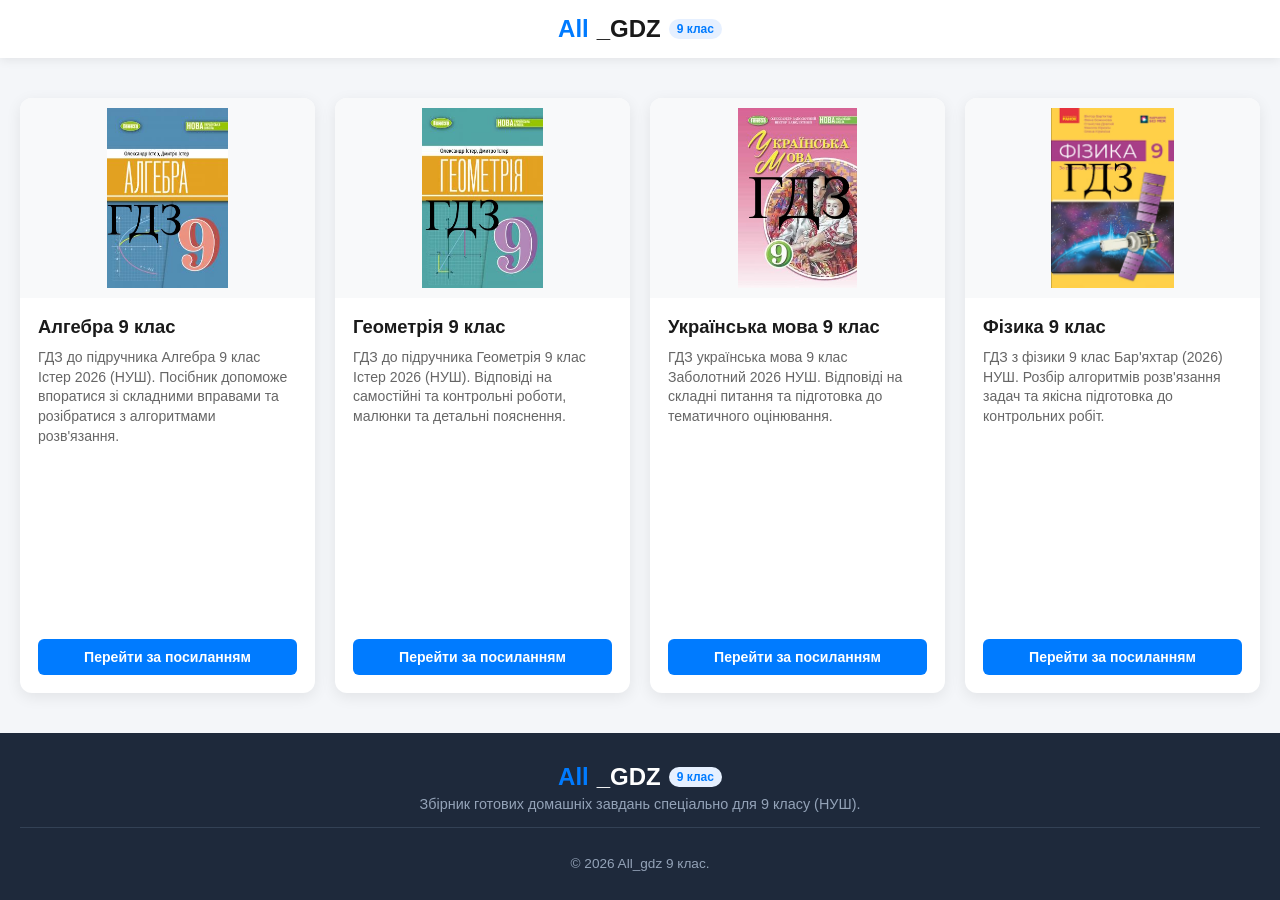
==== index.html @ 2a9787c4 "Add files via upload" ====
<!DOCTYPE html>
<html lang="en">
<head>
    <meta charset="UTF-8">
    <meta name="viewport" content="width=device-width, initial-scale=1.0">
    <link rel="stylesheet" href="./css/style.css">
    <title>All_gdz — Готові домашні завдання</title>
</head>
<body>
<!-- Шапка сайту (тільки логотип) -->
    <header class="site-header">
        <div class="header-container">
            <a href="#" class="logo">
                <span class="logo-accent">All</span>_GDZ <span class="badge">9 клас</span>
            </a>
        </div>
    </header>

    <!-- Основний контент (4 в рядок) -->
    <main class="container">
        
        <div class="card">
            <img class="card-image" src="./img/gdz-algebra-9-klas-ister-2026.jpg" alt="Обкладинка Алгебра 9 клас Істер">
            <div class="card-content">
                <h3 class="card-title">Алгебра 9 клас</h3>
                <p class="card-text">ГДЗ до підручника Алгебра 9 клас Істер 2026 (НУШ). Посібник допоможе впоратися зі складними вправами та розібратися з алгоритмами розв'язання.</p>
                <a href="https://gdzonline.net/734-algebra-9-klas-ister.html" class="card-link" target="_blank" rel="noopener noreferrer">Перейти за посиланням</a>
            </div>
        </div>

        <div class="card">
            <img class="card-image" src="./img/gdz-geometriia-9-klas-ister-2026.jpg" alt="Обкладинка Геометрія 9 клас Істер">
            <div class="card-content">
                <h3 class="card-title">Геометрія 9 клас</h3>
                <p class="card-text">ГДЗ до підручника Геометрія 9 клас Істер 2026 (НУШ). Відповіді на самостійні та контрольні роботи, малюнки та детальні пояснення.</p>
                <a href="https://gdzonline.net/735-geometriya-9-klas-ister.html" class="card-link" target="_blank" rel="noopener noreferrer">Перейти за посиланням</a>
            </div>
        </div>

        <div class="card">
            <img class="card-image" src="./img/gdz-ukr-mova-9-klas-zabolotnyi-2026.jpg" alt="Обкладинка Українська мова 9 клас Заболотний">
            <div class="card-content">
                <h3 class="card-title">Українська мова 9 клас</h3>
                <p class="card-text">ГДЗ українська мова 9 клас Заболотний 2026 НУШ. Відповіді на складні питання та підготовка до тематичного оцінювання.</p>
                <a href="https://gdzonline.net/32-ukrmova-zabolotnyi-9-klas.html" class="card-link" target="_blank" rel="noopener noreferrer">Перейти за посиланням</a>
            </div>
        </div>

        <div class="card">
            <img class="card-image" src="./img/gdz-fizyka-9-klas-bariakhtar-2026.jpg" alt="Обкладинка Фізика 9 клас Бар'яхтар">
            <div class="card-content">
                <h3 class="card-title">Фізика 9 клас</h3>
                <p class="card-text">ГДЗ з фізики 9 клас Бар'яхтар (2026) НУШ. Розбір алгоритмів розв'язання задач та якісна підготовка до контрольних робіт.</p>
                <a href="https://gdzonline.net/741-fizyka-9-klas-baryahtar.html" class="card-link" target="_blank" rel="noopener noreferrer">Перейти за посиланням</a>
            </div>
        </div>

    </main>

    <!-- Підвал сайту -->
    <footer class="site-footer">
        <div class="footer-container">
            <div class="footer-info">
                <a href="#" class="logo">
                    <span class="logo-accent">All</span>_GDZ <span class="badge">9 клас</span>
                </a>
                <p>Збірник готових домашніх завдань спеціально для 9 класу (НУШ).</p>
            </div>

            <div class="footer-bottom">
                <p>&copy; 2026 All_gdz 9 клас.</p>
            </div>
        </div>
    </footer>
</body>
</html>
---- css/style.css ----
* {
  box-sizing: border-box;
}

body {
  margin: 0;
  padding: 0;
  background-color: #f4f6f9;
  font-family: 'Segoe UI', Tahoma, Geneva, Verdana, sans-serif;
  min-height: 100vh;
  display: flex;
  flex-direction: column;
}

/* ================= HEADER ================= */
.site-header {
  background-color: #ffffff;
  box-shadow: 0 2px 10px rgba(0, 0, 0, 0.08);
  position: sticky;
  top: 0;
  z-index: 100;
}

.header-container {
  max-width: 1400px;
  margin: 0 auto;
  padding: 15px 20px;
  display: flex;
  align-items: center;
  justify-content: center; /* Центруємо логотип */
}

.logo {
  font-size: 1.5rem;
  font-weight: 700;
  color: #1a1a1a;
  text-decoration: none;
  display: flex;
  align-items: center;
  gap: 8px;
}

.logo-accent {
  color: #007bff;
}

.badge {
  background-color: #e6f0ff;
  color: #007bff;
  font-size: 0.75rem;
  padding: 3px 8px;
  border-radius: 12px;
  font-weight: 600;
}

/* ================= MAIN CONTAINER (4 В РЯДОК) ================= */
.container {
  flex: 1;
  width: 100%;
  max-width: 1400px;
  margin: 0 auto;
  padding: 40px 20px;
  display: grid;
  grid-template-columns: repeat(4, 1fr);
  gap: 20px;
}

/* ================= CARDS ================= */
.card {
  width: 100%;
  background-color: #ffffff;
  border-radius: 12px;
  box-shadow: 0 4px 15px rgba(0, 0, 0, 0.08);
  overflow: hidden;
  transition: transform 0.3s ease, box-shadow 0.3s ease;
  display: flex;
  flex-direction: column;
}

.card:hover {
  transform: translateY(-5px);
  box-shadow: 0 8px 25px rgba(0, 0, 0, 0.12);
}

.card-image {
  width: 100%;            
  height: 200px;
  object-fit: contain;    
  background-color: #f8f9fa;
  padding: 10px;
}

.card-content {
  padding: 18px;
  display: flex;
  flex-direction: column;
  flex-grow: 1;
}

.card-title {
  margin: 0 0 10px 0;
  font-size: 1.15rem;
  color: #1a1a1a;
}

.card-text {
  margin: 0 0 18px 0;
  font-size: 0.88rem;
  color: #666666;
  line-height: 1.4;
  flex-grow: 1;
}

.card-link {
  display: block;
  text-align: center;
  padding: 10px 15px;
  background-color: #007bff;
  color: #ffffff;
  text-decoration: none;
  border-radius: 6px;
  font-weight: 600;
  font-size: 0.88rem;
  transition: background-color 0.2s ease;
}

.card-link:hover {
  background-color: #0056b3;
}

/* ================= FOOTER ================= */
.site-footer {
  background-color: #1e293b;
  color: #cbd5e1;
  margin-top: auto;
}

.footer-container {
  max-width: 1400px;
  margin: 0 auto;
  padding: 30px 20px 15px 20px;
  display: flex;
  flex-direction: column;
  align-items: center;
  gap: 15px;
  text-align: center;
}

.footer-info p {
  margin: 5px 0 0 0;
  font-size: 0.9rem;
  color: #94a3b8;
}

.footer-info .logo {
  color: #ffffff;
  justify-content: center;
}

.footer-bottom {
  width: 100%;
  border-top: 1px solid #334155;
  padding-top: 15px;
  font-size: 0.85rem;
  color: #94a3b8;
}

/* ================= ADAPTIVE ================= */
@media (max-width: 1024px) {
  .container {
    grid-template-columns: repeat(2, 1fr);
  }
}

@media (max-width: 600px) {
  .container {
    grid-template-columns: 1fr;
  }
}
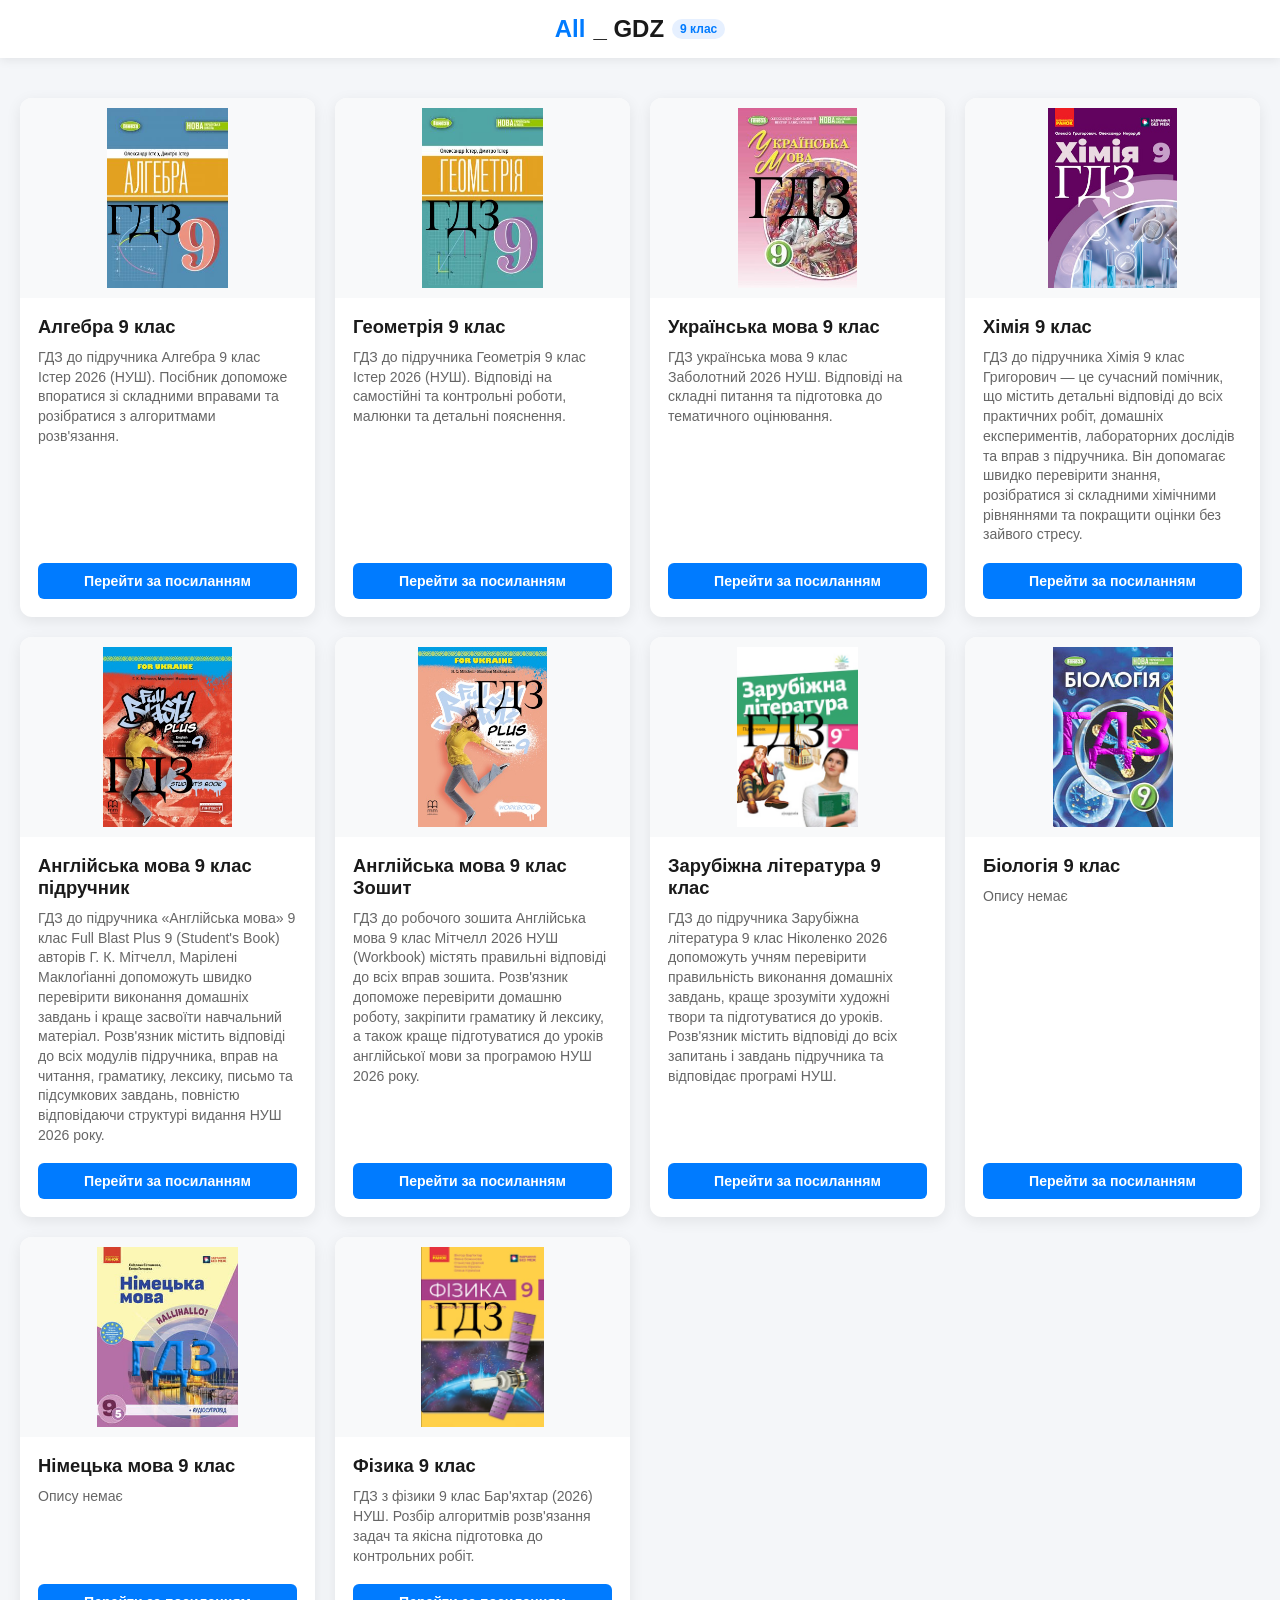
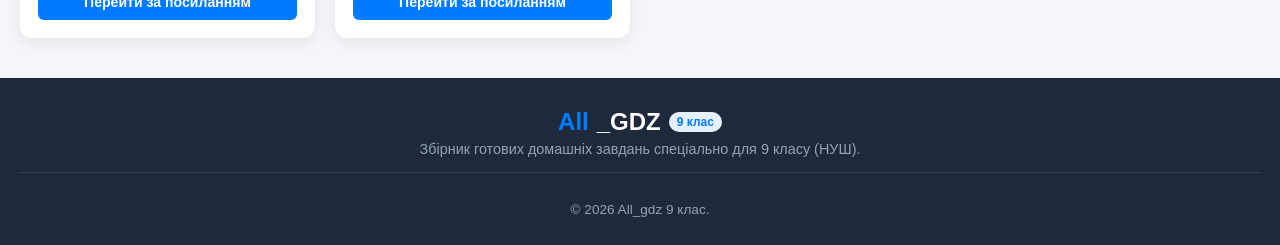
==== commit 818259e3: "Add files via upload" ====
--- a/index.html
+++ b/index.html
@@ -11,7 +11,7 @@
     <header class="site-header">
         <div class="header-container">
             <a href="#" class="logo">
-                <span class="logo-accent">All</span>_GDZ <span class="badge">9 клас</span>
+                <span class="logo-accent">All</span>_ GDZ <span class="badge">9 клас</span>
             </a>
         </div>
     </header>
@@ -47,6 +47,60 @@
         </div>
 
         <div class="card">
+            <img class="card-image" src="./img/gdz-khimiia-9-klas-grygorovych-2026.jpg" alt="Обкладинка Хімія 9 клас Заболотний">
+            <div class="card-content">
+                <h3 class="card-title">Хімія 9 клас</h3>
+                <p class="card-text">ГДЗ до підручника Хімія 9 клас Григорович — це сучасний помічник, що містить детальні відповіді до всіх практичних робіт, домашніх експериментів, лабораторних дослідів та вправ з підручника. Він допомагає швидко перевірити знання, розібратися зі складними хімічними рівняннями та покращити оцінки без зайвого стресу.</p>
+                <a href="https://gdzonline.net/736-himiya-9-klas-grygorovych.html" class="card-link" target="_blank" rel="noopener noreferrer">Перейти за посиланням</a>
+            </div>
+        </div>
+
+        <div class="card">
+            <img class="card-image" src="./img/gdz-angliiska-mova-9-klas-mitchell-2026.jpg" alt="Обкладинка Англійська мова 9 клас Заболотний">
+            <div class="card-content">
+                <h3 class="card-title">Англійська мова 9 клас підручник</h3>
+                <p class="card-text">ГДЗ до підручника «Англійська мова» 9 клас Full Blast Plus 9 (Student's Book) авторів Г. К. Мітчелл, Марілені Маклоґіанні допоможуть швидко перевірити виконання домашніх завдань і краще засвоїти навчальний матеріал. Розв'язник містить відповіді до всіх модулів підручника, вправ на читання, граматику, лексику, письмо та підсумкових завдань, повністю відповідаючи структурі видання НУШ 2026 року.</p>
+                <a href="https://gdzonline.net/913-english-9-mitchell.html" class="card-link" target="_blank" rel="noopener noreferrer">Перейти за посиланням</a>
+            </div>
+        </div>
+
+        <div class="card">
+            <img class="card-image" src="./img/gdz-angliiska-mova-9-klas-mitchell-zoshyt-2026.jpg" alt="Обкладинка Англійська мова 9 клас Заболотний">
+            <div class="card-content">
+                <h3 class="card-title">Англійська мова 9 клас Зошит</h3>
+                <p class="card-text">ГДЗ до робочого зошита Англійська мова 9 клас Мітчелл 2026 НУШ (Workbook) містять правильні відповіді до всіх вправ зошита. Розв'язник допоможе перевірити домашню роботу, закріпити граматику й лексику, а також краще підготуватися до уроків англійської мови за програмою НУШ 2026 року.</p>
+                <a href="https://gdzonline.net/914-english-9-mitchell-workbook.html" class="card-link" target="_blank" rel="noopener noreferrer">Перейти за посиланням</a>
+            </div>
+        </div>
+
+        <div class="card">
+            <img class="card-image" src="./img/gdz-zarubizhna-literatura-9-klas-nikolenko-2026.jpg" alt="Обкладинка Англійська мова 9 клас Заболотний">
+            <div class="card-content">
+                <h3 class="card-title">Зарубіжна література 9 клас</h3>
+                <p class="card-text">ГДЗ до підручника Зарубіжна література 9 клас Ніколенко 2026 допоможуть учням перевірити правильність виконання домашніх завдань, краще зрозуміти художні твори та підготуватися до уроків. Розв'язник містить відповіді до всіх запитань і завдань підручника та відповідає програмі НУШ.</p>
+                <a href="https://gdzonline.net/919-zar-lit-9-klas-nikolenko.html" class="card-link" target="_blank" rel="noopener noreferrer">Перейти за посиланням</a>
+            </div>
+        </div>
+
+        <div class="card">
+            <img class="card-image" src="./img/HDZ-Biolohija-9-klas-Balan-2026.jpg" alt="Обкладинка Англійська мова 9 клас Заболотний">
+            <div class="card-content">
+                <h3 class="card-title">Біологія 9 клас</h3>
+                <p class="card-text">Опису немає</p>
+                <a href="https://shkola.in.ua/3375-hdz-biolohiia-9-klas-balan.html" class="card-link" target="_blank" rel="noopener noreferrer">Перейти за посиланням</a>
+            </div>
+        </div>
+
+        <div class="card">
+            <img class="card-image" src="./img/HDZ-Nimetska-mova-9-klas-Sotnykova-2026-5-rik.jpg" alt="Обкладинка Англійська мова 9 клас Заболотний">
+            <div class="card-content">
+                <h3 class="card-title">Німецька мова 9 клас</h3>
+                <p class="card-text">Опису немає</p>
+                <a href="https://shkola.in.ua/2443-hdz-nimetska-mova-9-klas-sotnykova-5-i-rik.html" class="card-link" target="_blank" rel="noopener noreferrer">Перейти за посиланням</a>
+            </div>
+        </div>
+
+        <div class="card">
             <img class="card-image" src="./img/gdz-fizyka-9-klas-bariakhtar-2026.jpg" alt="Обкладинка Фізика 9 клас Бар'яхтар">
             <div class="card-content">
                 <h3 class="card-title">Фізика 9 клас</h3>
@@ -62,7 +116,7 @@
         <div class="footer-container">
             <div class="footer-info">
                 <a href="#" class="logo">
-                    <span class="logo-accent">All</span>_GDZ <span class="badge">9 клас</span>
+                    <span class="logo-accent">All</span> _GDZ <span class="badge">9 клас</span>
                 </a>
                 <p>Збірник готових домашніх завдань спеціально для 9 класу (НУШ).</p>
             </div>
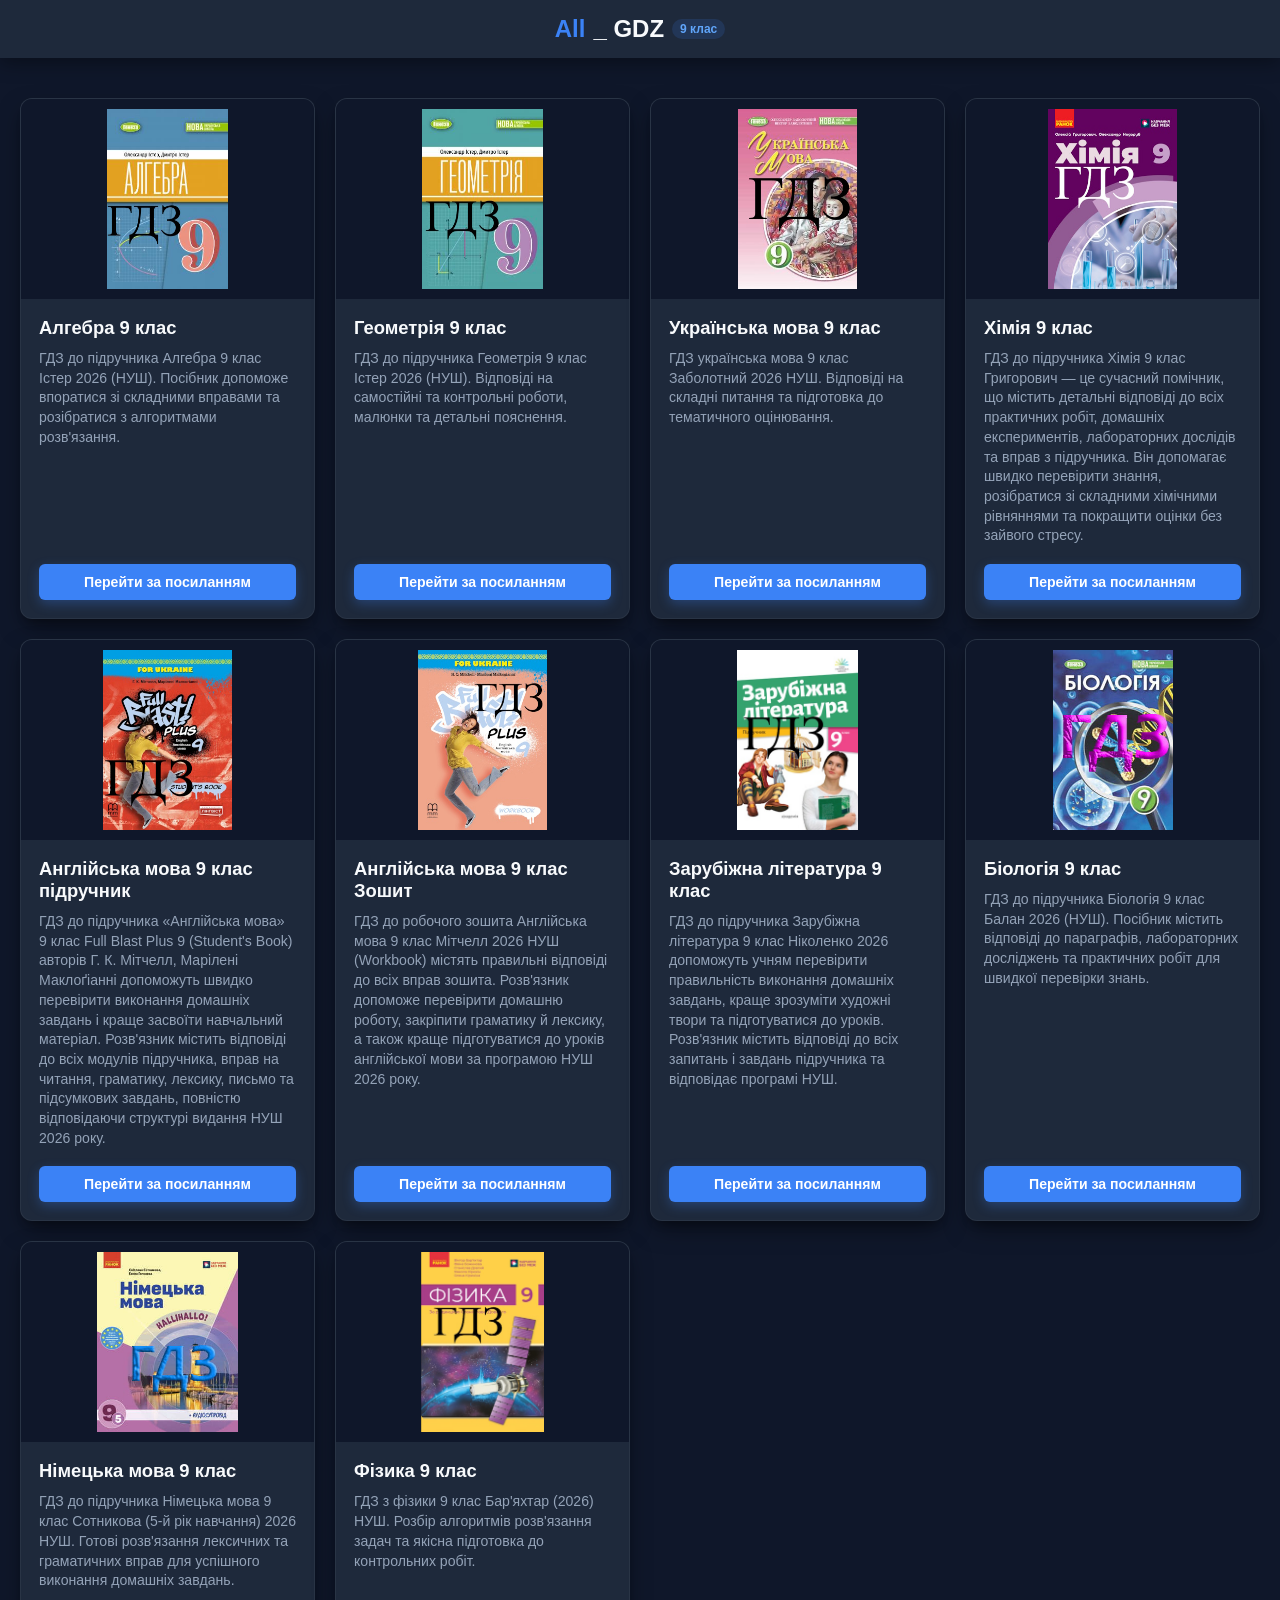
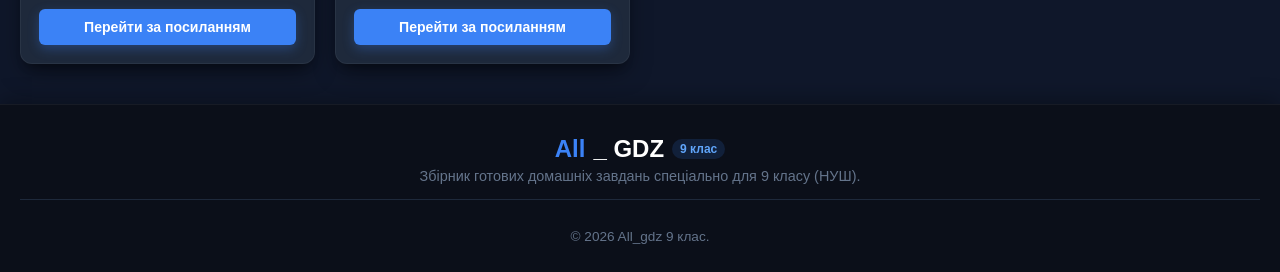
==== commit 1477862f: "Add files via upload" ====
--- a/index.html
+++ b/index.html
@@ -86,7 +86,7 @@
             <img class="card-image" src="./img/HDZ-Biolohija-9-klas-Balan-2026.jpg" alt="Обкладинка Англійська мова 9 клас Заболотний">
             <div class="card-content">
                 <h3 class="card-title">Біологія 9 клас</h3>
-                <p class="card-text">Опису немає</p>
+                <p class="card-text">ГДЗ до підручника Біологія 9 клас Балан 2026 (НУШ). Посібник містить відповіді до параграфів, лабораторних досліджень та практичних робіт для швидкої перевірки знань.</p>
                 <a href="https://shkola.in.ua/3375-hdz-biolohiia-9-klas-balan.html" class="card-link" target="_blank" rel="noopener noreferrer">Перейти за посиланням</a>
             </div>
         </div>
@@ -95,7 +95,7 @@
             <img class="card-image" src="./img/HDZ-Nimetska-mova-9-klas-Sotnykova-2026-5-rik.jpg" alt="Обкладинка Англійська мова 9 клас Заболотний">
             <div class="card-content">
                 <h3 class="card-title">Німецька мова 9 клас</h3>
-                <p class="card-text">Опису немає</p>
+                <p class="card-text">ГДЗ до підручника Німецька мова 9 клас Сотникова (5-й рік навчання) 2026 НУШ. Готові розв'язання лексичних та граматичних вправ для успішного виконання домашніх завдань.</p>
                 <a href="https://shkola.in.ua/2443-hdz-nimetska-mova-9-klas-sotnykova-5-i-rik.html" class="card-link" target="_blank" rel="noopener noreferrer">Перейти за посиланням</a>
             </div>
         </div>
@@ -116,7 +116,7 @@
         <div class="footer-container">
             <div class="footer-info">
                 <a href="#" class="logo">
-                    <span class="logo-accent">All</span> _GDZ <span class="badge">9 клас</span>
+                    <span class="logo-accent">All</span> _ GDZ <span class="badge">9 клас</span>
                 </a>
                 <p>Збірник готових домашніх завдань спеціально для 9 класу (НУШ).</p>
             </div>
--- a/css/style.css
+++ b/css/style.css
@@ -5,7 +5,8 @@
 body {
   margin: 0;
   padding: 0;
-  background-color: #f4f6f9;
+  background-color: #0f172a;
+  color: #f8fafc;
   font-family: 'Segoe UI', Tahoma, Geneva, Verdana, sans-serif;
   min-height: 100vh;
   display: flex;
@@ -14,8 +15,8 @@
 
 /* ================= HEADER ================= */
 .site-header {
-  background-color: #ffffff;
-  box-shadow: 0 2px 10px rgba(0, 0, 0, 0.08);
+  background-color: #1e293b;
+  box-shadow: 0 4px 20px rgba(0, 0, 0, 0.4); /* М'яка темна тінь для шапки */
   position: sticky;
   top: 0;
   z-index: 100;
@@ -27,13 +28,13 @@
   padding: 15px 20px;
   display: flex;
   align-items: center;
-  justify-content: center; /* Центруємо логотип */
+  justify-content: center;
 }
 
 .logo {
   font-size: 1.5rem;
   font-weight: 700;
-  color: #1a1a1a;
+  color: #f8fafc;
   text-decoration: none;
   display: flex;
   align-items: center;
@@ -41,19 +42,19 @@
 }
 
 .logo-accent {
-  color: #007bff;
+  color: #3b82f6;
 }
 
 .badge {
-  background-color: #e6f0ff;
-  color: #007bff;
+  background-color: rgba(59, 130, 246, 0.15);
+  color: #60a5fa;
   font-size: 0.75rem;
   padding: 3px 8px;
   border-radius: 12px;
   font-weight: 600;
 }
 
-/* ================= MAIN CONTAINER (4 В РЯДОК) ================= */
+/* ================= MAIN CONTAINER ================= */
 .container {
   flex: 1;
   width: 100%;
@@ -68,25 +69,29 @@
 /* ================= CARDS ================= */
 .card {
   width: 100%;
-  background-color: #ffffff;
+  background-color: #1e293b;
+  border: 1px solid rgba(255, 255, 255, 0.05);
   border-radius: 12px;
-  box-shadow: 0 4px 15px rgba(0, 0, 0, 0.08);
+  /* Глибока фонова тінь у спокійному стані */
+  box-shadow: 0 10px 25px -5px rgba(0, 0, 0, 0.5), 0 8px 10px -6px rgba(0, 0, 0, 0.3);
   overflow: hidden;
-  transition: transform 0.3s ease, box-shadow 0.3s ease;
+  transition: transform 0.3s ease, box-shadow 0.3s ease, border-color 0.3s ease;
   display: flex;
   flex-direction: column;
 }
 
 .card:hover {
-  transform: translateY(-5px);
-  box-shadow: 0 8px 25px rgba(0, 0, 0, 0.12);
+  transform: translateY(-6px);
+  border-color: rgba(59, 130, 246, 0.5);
+  /* Об'ємне синє світіння (Neon Glow Effect) */
+  box-shadow: 0 20px 30px -10px rgba(0, 0, 0, 0.7), 0 0 20px rgba(59, 130, 246, 0.35);
 }
 
 .card-image {
   width: 100%;            
   height: 200px;
   object-fit: contain;    
-  background-color: #f8f9fa;
+  background-color: #0f172a;
   padding: 10px;
 }
 
@@ -100,13 +105,13 @@
 .card-title {
   margin: 0 0 10px 0;
   font-size: 1.15rem;
-  color: #1a1a1a;
+  color: #f8fafc;
 }
 
 .card-text {
   margin: 0 0 18px 0;
   font-size: 0.88rem;
-  color: #666666;
+  color: #94a3b8;
   line-height: 1.4;
   flex-grow: 1;
 }
@@ -115,24 +120,29 @@
   display: block;
   text-align: center;
   padding: 10px 15px;
-  background-color: #007bff;
+  background-color: #3b82f6;
   color: #ffffff;
   text-decoration: none;
   border-radius: 6px;
   font-weight: 600;
   font-size: 0.88rem;
-  transition: background-color 0.2s ease;
+  /* Легка тінь і для самої кнопки */
+  box-shadow: 0 4px 12px rgba(59, 130, 246, 0.3);
+  transition: background-color 0.2s ease, box-shadow 0.2s ease;
 }
 
 .card-link:hover {
-  background-color: #0056b3;
+  background-color: #2563eb;
+  box-shadow: 0 6px 16px rgba(37, 99, 235, 0.5);
 }
 
 /* ================= FOOTER ================= */
 .site-footer {
-  background-color: #1e293b;
+  background-color: #0b0f19;
   color: #cbd5e1;
   margin-top: auto;
+  border-top: 1px solid rgba(255, 255, 255, 0.05);
+  box-shadow: 0 -4px 20px rgba(0, 0, 0, 0.3);
 }
 
 .footer-container {
@@ -149,7 +159,7 @@
 .footer-info p {
   margin: 5px 0 0 0;
   font-size: 0.9rem;
-  color: #94a3b8;
+  color: #64748b;
 }
 
 .footer-info .logo {
@@ -159,10 +169,10 @@
 
 .footer-bottom {
   width: 100%;
-  border-top: 1px solid #334155;
+  border-top: 1px solid #1e293b;
   padding-top: 15px;
   font-size: 0.85rem;
-  color: #94a3b8;
+  color: #64748b;
 }
 
 /* ================= ADAPTIVE ================= */
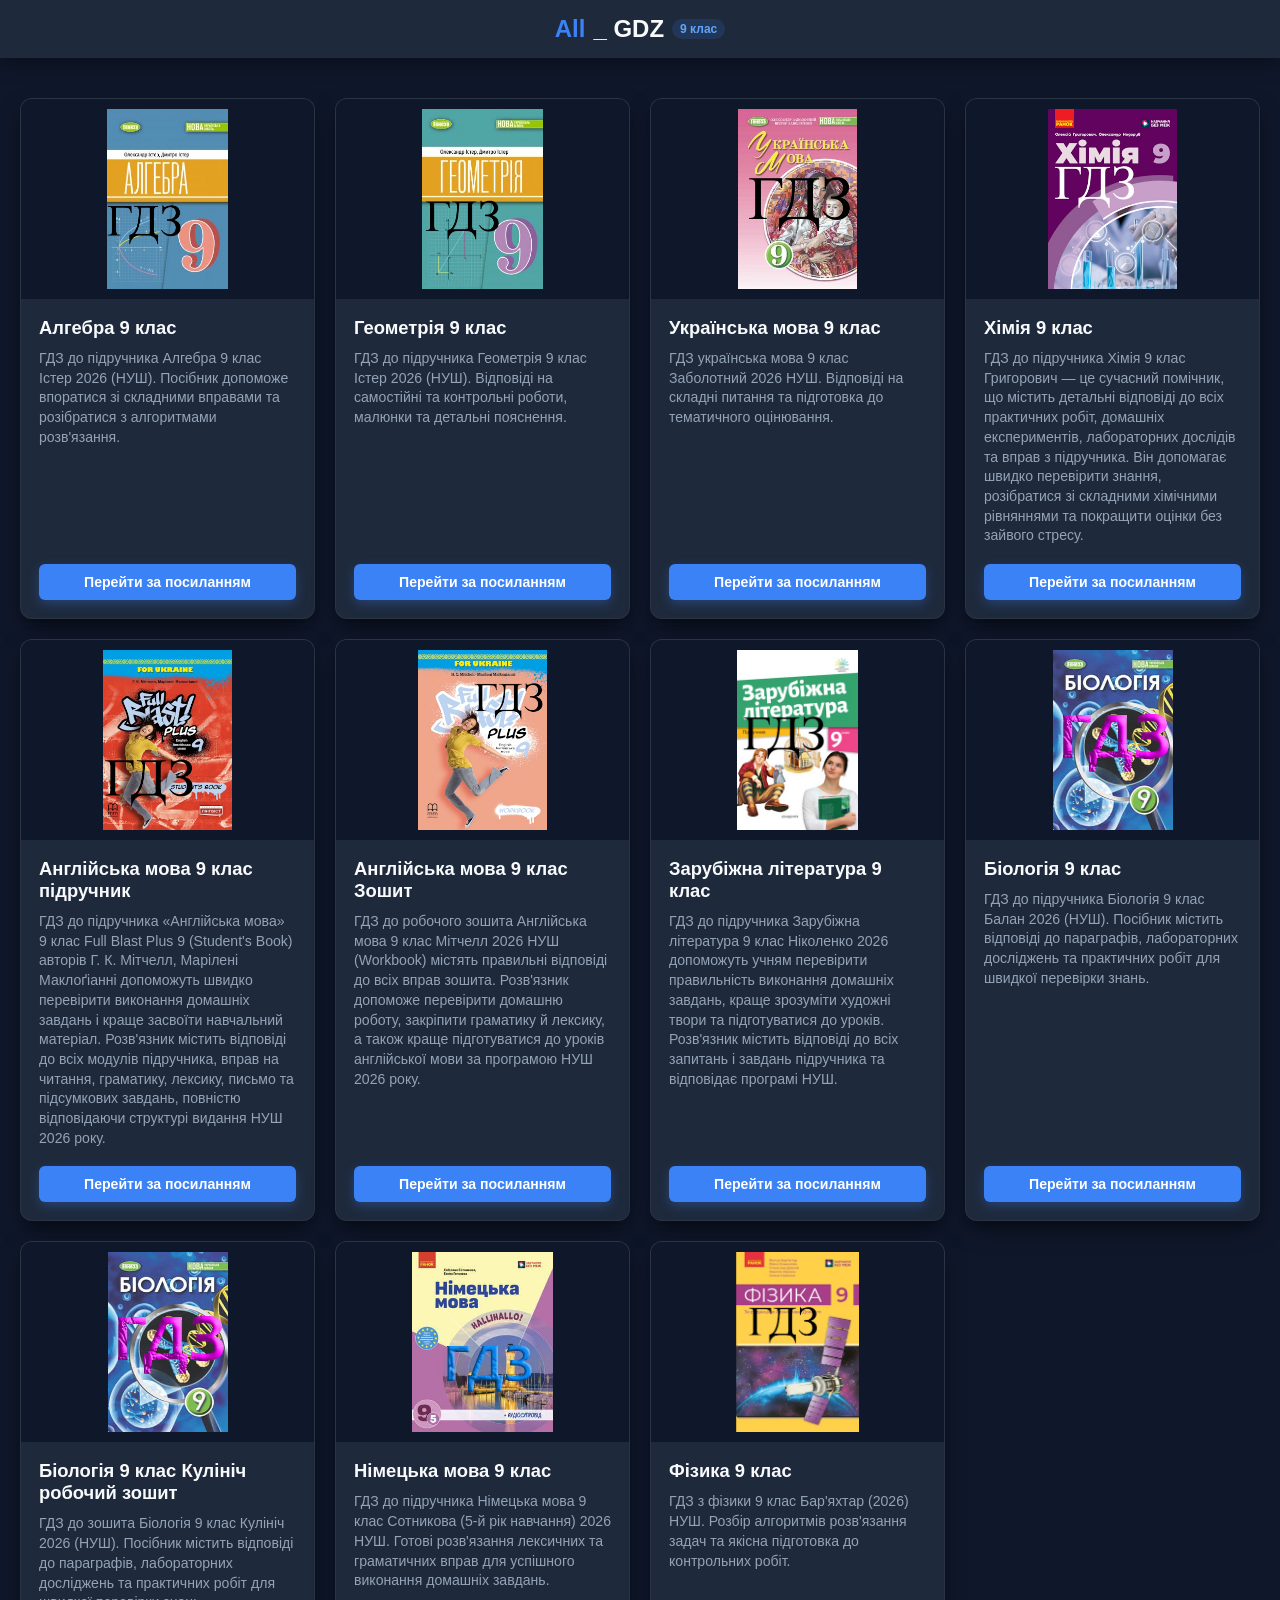
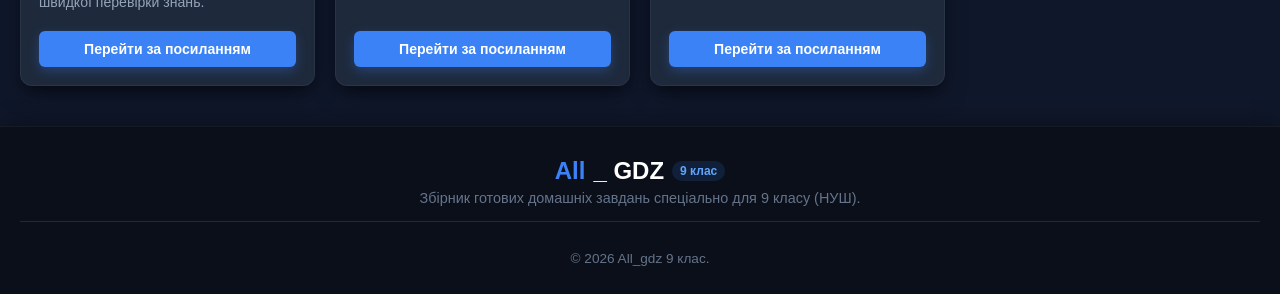
==== commit 466a31fa: "Update index.html" ====
--- a/index.html
+++ b/index.html
@@ -92,6 +92,15 @@
         </div>
 
         <div class="card">
+            <img class="card-image" src="./img/HDZ-Biolohija-9-klas-Balan-2026.jpg" alt="Обкладинка Англійська мова 9 клас Заболотний">
+            <div class="card-content">
+                <h3 class="card-title">Біологія 9 клас Кулініч робочий зошит</h3>
+                <p class="card-text">ГДЗ до зошита Біологія 9 клас Кулініч 2026 (НУШ). Посібник містить відповіді до параграфів, лабораторних досліджень та практичних робіт для швидкої перевірки знань.</p>
+                <a href="https://shkola.in.ua/3496-hdz-biolohiia-9-klas-kulinich-2026-robochyi-zoshyt.html" class="card-link" target="_blank" rel="noopener noreferrer">Перейти за посиланням</a>
+            </div>
+        </div>
+
+        <div class="card">
             <img class="card-image" src="./img/HDZ-Nimetska-mova-9-klas-Sotnykova-2026-5-rik.jpg" alt="Обкладинка Англійська мова 9 клас Заболотний">
             <div class="card-content">
                 <h3 class="card-title">Німецька мова 9 клас</h3>
@@ -127,4 +136,4 @@
         </div>
     </footer>
 </body>
-</html>+</html>
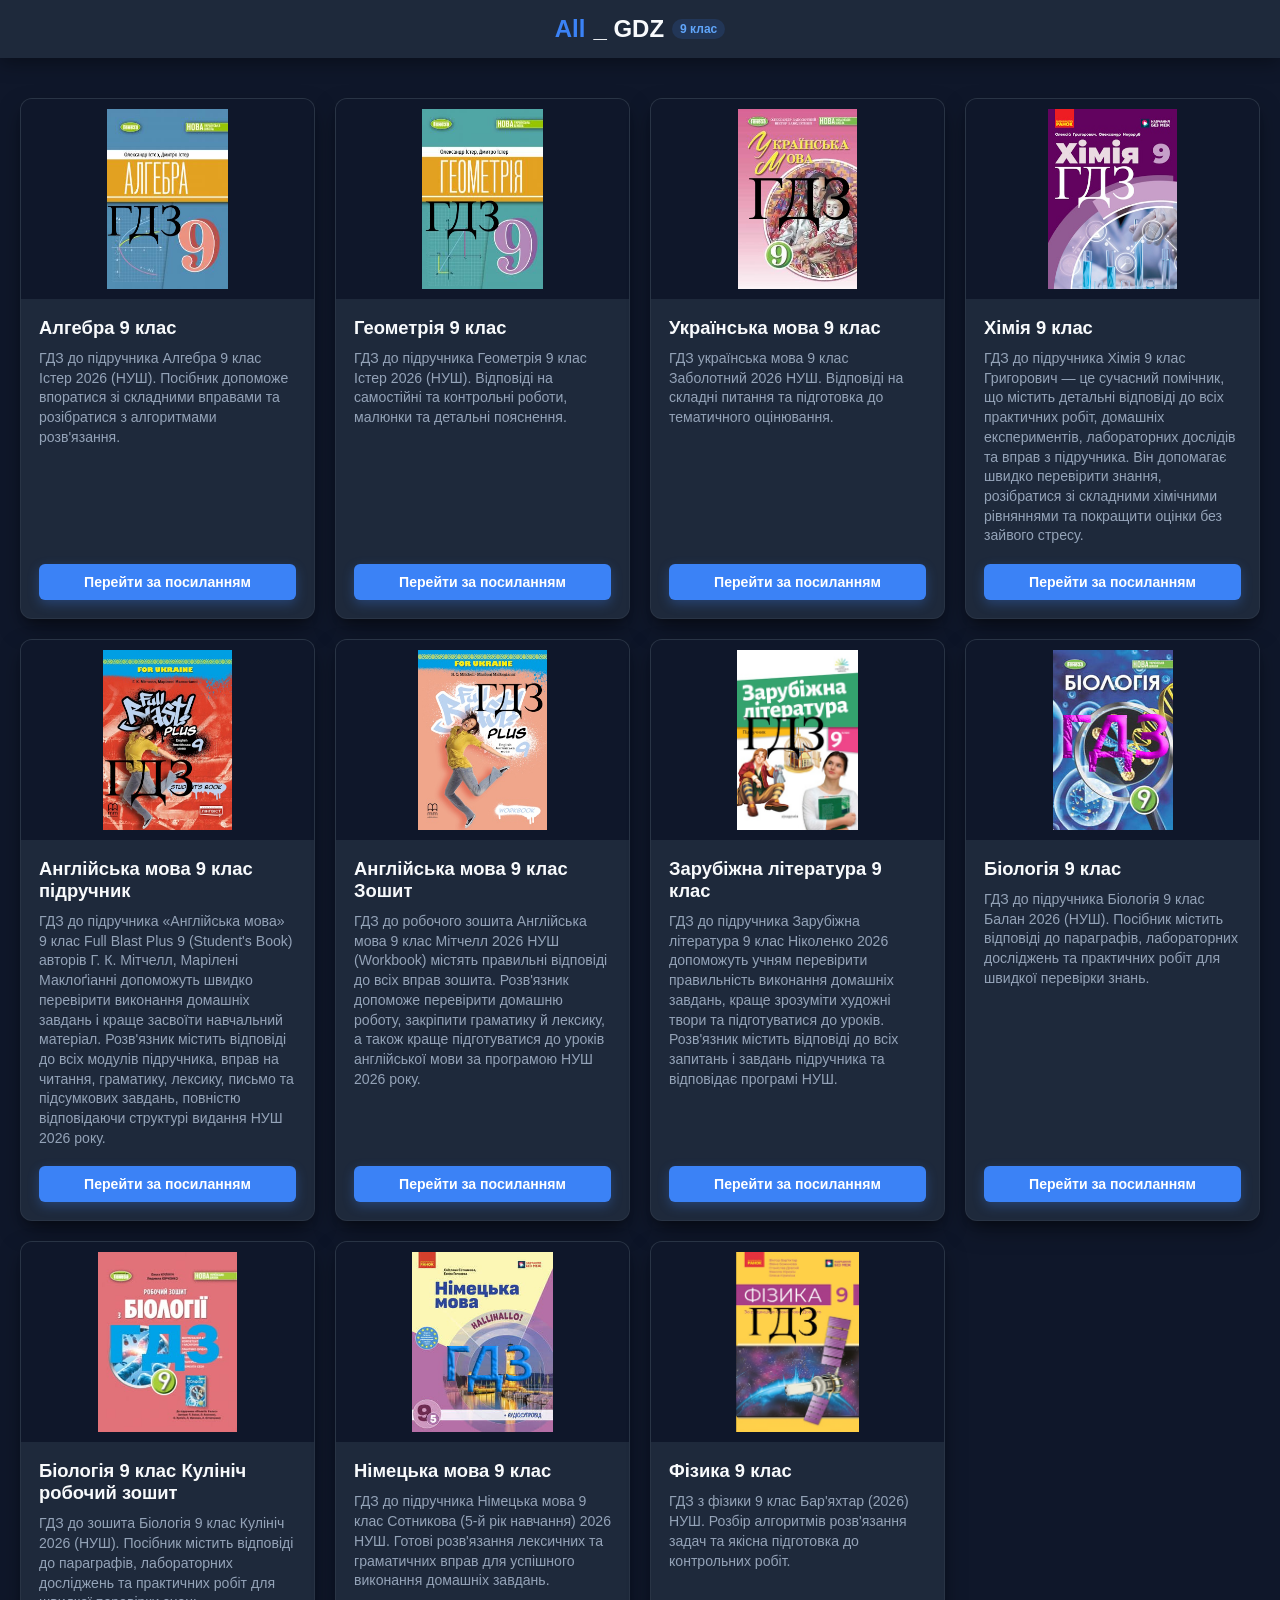
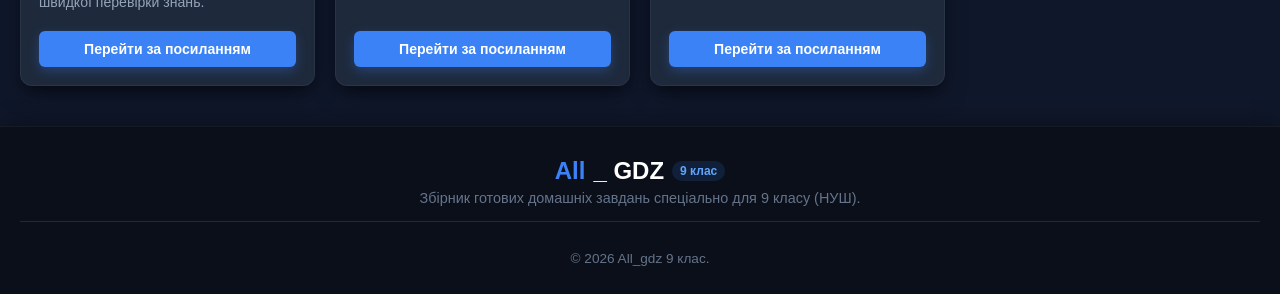
==== commit 6db448f3: "Update index.html" ====
--- a/index.html
+++ b/index.html
@@ -92,7 +92,7 @@
         </div>
 
         <div class="card">
-            <img class="card-image" src="./img/HDZ-Biolohija-9-klas-Balan-2026.jpg" alt="Обкладинка Англійська мова 9 клас Заболотний">
+            <img class="card-image" src="./img/HDZ-Biolohija-9-klas-Kulinich-2026-zoshyt.jpg" alt="Обкладинка Англійська мова 9 клас Заболотний">
             <div class="card-content">
                 <h3 class="card-title">Біологія 9 клас Кулініч робочий зошит</h3>
                 <p class="card-text">ГДЗ до зошита Біологія 9 клас Кулініч 2026 (НУШ). Посібник містить відповіді до параграфів, лабораторних досліджень та практичних робіт для швидкої перевірки знань.</p>
